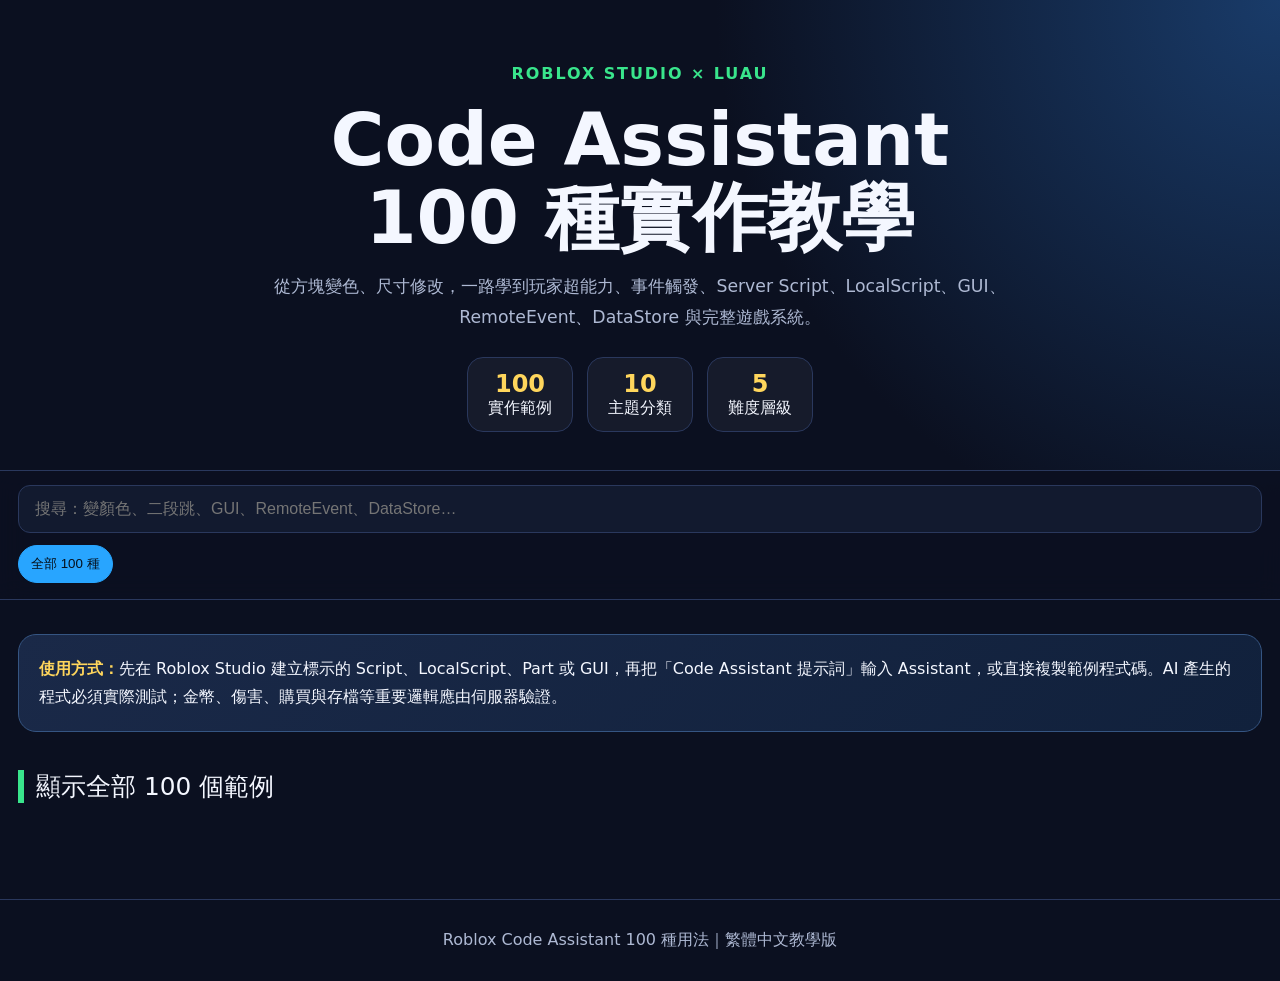
==== code-assistant.html @ 2214be2f "新增 Code Assistant 100 種教學頁面" ====
<!doctype html><html lang="zh-Hant"><head><meta charset="utf-8"><meta name="viewport" content="width=device-width,initial-scale=1"><meta name="description" content="Roblox Code Assistant 從入門到進階的 100 種 Luau 教學範例"><title>Roblox Code Assistant｜100 種實作教學</title><style>
:root{--panel:#121a2f;--panel2:#17213a;--text:#f4f7ff;--muted:#aeb9d3;--blue:#28a5ff;--green:#39e58c;--yellow:#ffd65c;--border:#2a385d;--code:#080c17}*{box-sizing:border-box}html{scroll-behavior:smooth}body{margin:0;background:radial-gradient(circle at top right,#193b69 0,#0b1020 35%);color:var(--text);font-family:system-ui,-apple-system,"Noto Sans TC","Microsoft JhengHei",sans-serif}header{padding:64px 20px 38px;text-align:center;border-bottom:1px solid var(--border)}.eyebrow{color:var(--green);font-weight:800;letter-spacing:.12em}h1{font-size:clamp(2rem,6vw,4.6rem);margin:.25em 0 .2em;line-height:1.05}.lead{max-width:850px;margin:auto;color:var(--muted);font-size:1.08rem;line-height:1.8}.stats{display:flex;justify-content:center;gap:14px;flex-wrap:wrap;margin-top:24px}.stat{background:#ffffff0c;border:1px solid var(--border);border-radius:16px;padding:12px 20px}.stat b{font-size:1.5rem;color:var(--yellow);display:block}.toolbar{position:sticky;top:0;z-index:10;background:#0b1020e8;backdrop-filter:blur(12px);padding:14px 18px;border-bottom:1px solid var(--border)}.toolbar-inner{max-width:1320px;margin:auto}input{width:100%;padding:14px 16px;border-radius:12px;border:1px solid var(--border);background:var(--panel);color:white;font-size:1rem}.chips{display:flex;gap:8px;overflow-x:auto;padding:12px 0 2px}.chip{white-space:nowrap;border:1px solid var(--border);background:var(--panel);color:var(--text);padding:9px 12px;border-radius:999px;cursor:pointer}.chip.active,.chip:hover{background:var(--blue);border-color:var(--blue);color:#06101b}main{max-width:1320px;margin:auto;padding:34px 18px 80px}.notice{background:linear-gradient(135deg,#1a2948,#11213c);border:1px solid #355582;border-radius:18px;padding:20px;line-height:1.75;margin-bottom:28px}.notice strong{color:var(--yellow)}.section-title{font-size:1.55rem;margin:38px 0 16px;border-left:6px solid var(--green);padding-left:12px}.grid{display:grid;grid-template-columns:repeat(auto-fit,minmax(315px,1fr));gap:16px}.card{background:linear-gradient(160deg,var(--panel2),var(--panel));border:1px solid var(--border);border-radius:18px;padding:18px;min-width:0;box-shadow:0 10px 30px #0003}.card:hover{transform:translateY(-2px);border-color:#4671aa;transition:.2s}.card-head{display:flex;gap:8px;align-items:center}.num{font-weight:900;color:var(--green)}.level,.type{font-size:.78rem;border-radius:999px;padding:4px 8px;background:#ffffff12;color:var(--muted)}h3{font-size:1.25rem;margin:12px 0 8px}.desc{color:var(--muted);line-height:1.55;min-height:48px}.meta{font-size:.9rem;color:#cbd6ee;margin:10px 0}details{margin:12px 0}summary{cursor:pointer;color:var(--yellow);font-weight:700}.prompt{margin-top:9px;padding:11px;border-left:3px solid var(--yellow);background:#ffffff08;color:#dfe7f8;line-height:1.6}.code-wrap{position:relative}pre{overflow:auto;background:var(--code);border:1px solid #24314e;border-radius:12px;padding:46px 14px 14px;margin:0;font-size:.82rem;line-height:1.55;min-height:130px}code{font-family:Consolas,monospace}.copy{position:absolute;right:9px;top:9px;border:0;border-radius:8px;background:var(--blue);color:#06101b;font-weight:800;padding:7px 10px;cursor:pointer}.hidden{display:none!important}footer{text-align:center;color:var(--muted);padding:30px;border-top:1px solid var(--border)}@media(max-width:600px){header{padding-top:42px}.grid{grid-template-columns:1fr}}
</style></head><body><header><div class="eyebrow">ROBLOX STUDIO × LUAU</div><h1>Code Assistant<br>100 種實作教學</h1><p class="lead">從方塊變色、尺寸修改，一路學到玩家超能力、事件觸發、Server Script、LocalScript、GUI、RemoteEvent、DataStore 與完整遊戲系統。</p><div class="stats"><div class="stat"><b>100</b>實作範例</div><div class="stat"><b>10</b>主題分類</div><div class="stat"><b>5</b>難度層級</div></div></header><div class="toolbar"><div class="toolbar-inner"><input id="search" type="search" placeholder="搜尋：變顏色、二段跳、GUI、RemoteEvent、DataStore…"><div class="chips" id="chips"><button class="chip active" data-filter="all">全部 100 種</button></div></div></div><main><div class="notice"><strong>使用方式：</strong>先在 Roblox Studio 建立標示的 Script、LocalScript、Part 或 GUI，再把「Code Assistant 提示詞」輸入 Assistant，或直接複製範例程式碼。AI 產生的程式必須實際測試；金幣、傷害、購買與存檔等重要邏輯應由伺服器驗證。</div><div id="resultCount" class="section-title">顯示全部 100 個範例</div><div class="grid" id="grid"></div></main><footer>Roblox Code Assistant 100 種用法｜繁體中文教學版</footer>
<script src="code-assistant-data/cat1.js"></script><script src="code-assistant-data/cat2.js"></script><script src="code-assistant-data/cat3.js"></script><script src="code-assistant-data/cat4.js"></script><script src="code-assistant-data/cat5.js"></script><script src="code-assistant-data/cat6.js"></script><script src="code-assistant-data/cat7.js"></script><script src="code-assistant-data/cat8.js"></script><script src="code-assistant-data/cat9.js"></script><script src="code-assistant-data/cat10.js"></script>
<script>
const esc=s=>String(s).replace(/[&<>"']/g,m=>({"&":"&amp;","<":"&lt;",">":"&gt;",'"':"&quot;","'":"&#39;"}[m]));const grid=document.querySelector("#grid"),chips=document.querySelector("#chips"),search=document.querySelector("#search"),count=document.querySelector("#resultCount");let active="all";for(const [cat,rows] of RBX_DATA){const b=document.createElement("button");b.className="chip";b.dataset.filter=cat;b.textContent=cat.replace(/^\d+\s/,"");chips.appendChild(b);for(const r of rows){const [n,title,level,type,place,prompt,code,desc]=r;grid.insertAdjacentHTML("beforeend",`<article class="card" data-cat="${esc(cat)}" data-search="${esc((title+" "+desc+" "+prompt+" "+type+" "+place).toLowerCase())}"><div class="card-head"><span class="num">#${String(n).padStart(3,"0")}</span><span class="level">${esc(level)}</span><span class="type">${esc(type)}</span></div><h3>${esc(title)}</h3><p class="desc">${esc(desc)}</p><div class="meta"><b>放置位置：</b>${esc(place)}</div><details><summary>Code Assistant 提示詞</summary><div class="prompt">${esc(prompt)}</div></details><div class="code-wrap"><button class="copy">複製程式碼</button><pre><code>${esc(code)}</code></pre></div></article>`)}}
const cards=[...document.querySelectorAll(".card")];function filter(){const q=search.value.trim().toLowerCase();let shown=0;for(const c of cards){const ok=(active==="all"||c.dataset.cat===active)&&(!q||c.dataset.search.includes(q)||c.innerText.toLowerCase().includes(q));c.classList.toggle("hidden",!ok);if(ok)shown++}count.textContent=`目前顯示 ${shown} 個範例`}chips.addEventListener("click",e=>{if(!e.target.matches(".chip"))return;document.querySelectorAll(".chip").forEach(x=>x.classList.remove("active"));e.target.classList.add("active");active=e.target.dataset.filter;filter()});search.addEventListener("input",filter);grid.addEventListener("click",async e=>{if(!e.target.matches(".copy"))return;await navigator.clipboard.writeText(e.target.parentElement.querySelector("code").innerText);e.target.textContent="已複製";setTimeout(()=>e.target.textContent="複製程式碼",1200)});
</script></body></html>
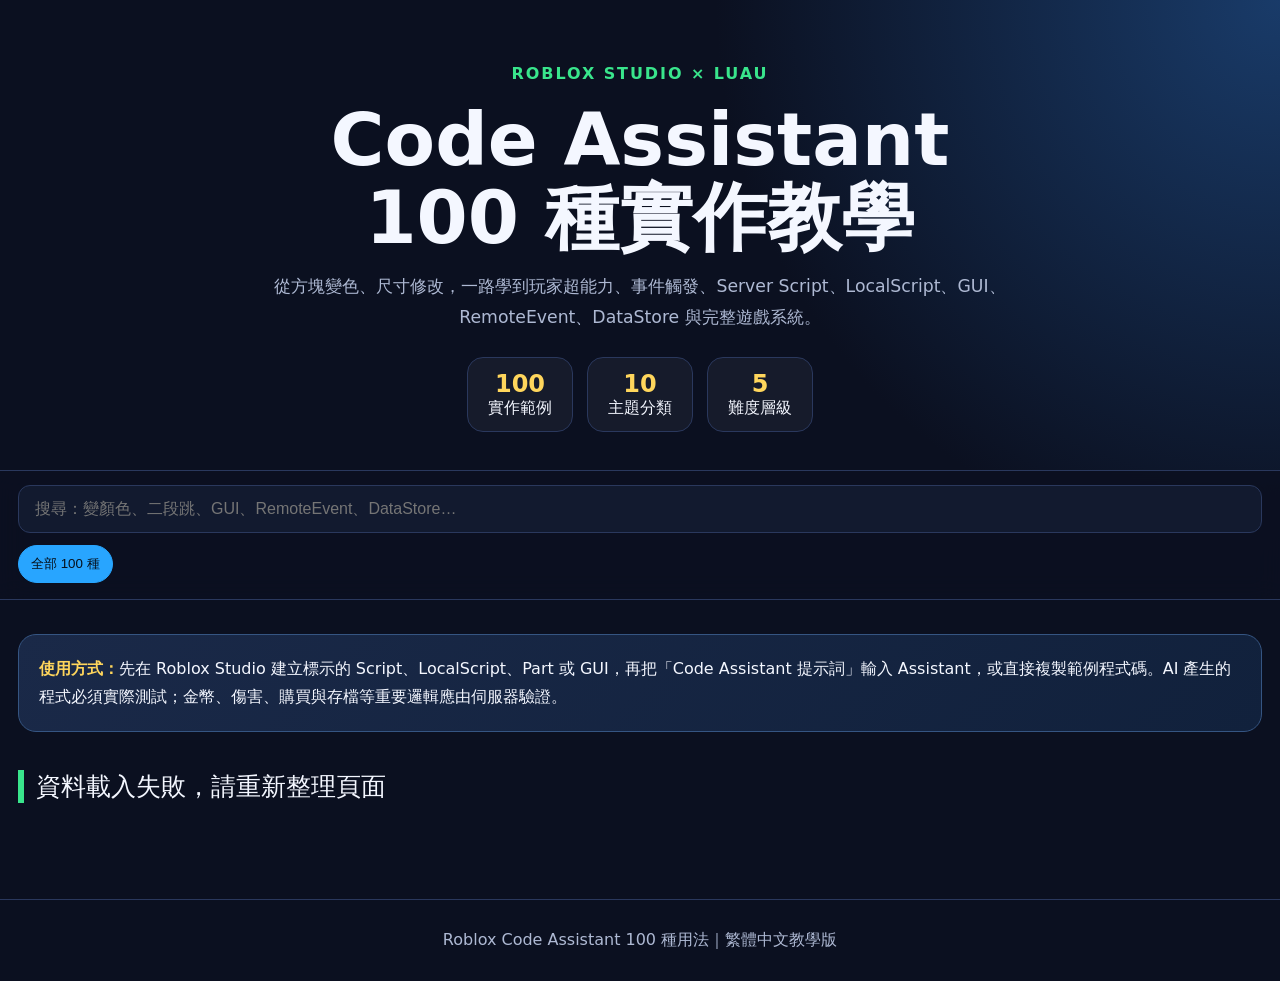
==== commit edc1e4c4: "連接 Code Assistant 100 種範例資料" ====
--- a/code-assistant.html
+++ b/code-assistant.html
@@ -1,8 +1,16 @@
 <!doctype html><html lang="zh-Hant"><head><meta charset="utf-8"><meta name="viewport" content="width=device-width,initial-scale=1"><meta name="description" content="Roblox Code Assistant 從入門到進階的 100 種 Luau 教學範例"><title>Roblox Code Assistant｜100 種實作教學</title><style>
 :root{--panel:#121a2f;--panel2:#17213a;--text:#f4f7ff;--muted:#aeb9d3;--blue:#28a5ff;--green:#39e58c;--yellow:#ffd65c;--border:#2a385d;--code:#080c17}*{box-sizing:border-box}html{scroll-behavior:smooth}body{margin:0;background:radial-gradient(circle at top right,#193b69 0,#0b1020 35%);color:var(--text);font-family:system-ui,-apple-system,"Noto Sans TC","Microsoft JhengHei",sans-serif}header{padding:64px 20px 38px;text-align:center;border-bottom:1px solid var(--border)}.eyebrow{color:var(--green);font-weight:800;letter-spacing:.12em}h1{font-size:clamp(2rem,6vw,4.6rem);margin:.25em 0 .2em;line-height:1.05}.lead{max-width:850px;margin:auto;color:var(--muted);font-size:1.08rem;line-height:1.8}.stats{display:flex;justify-content:center;gap:14px;flex-wrap:wrap;margin-top:24px}.stat{background:#ffffff0c;border:1px solid var(--border);border-radius:16px;padding:12px 20px}.stat b{font-size:1.5rem;color:var(--yellow);display:block}.toolbar{position:sticky;top:0;z-index:10;background:#0b1020e8;backdrop-filter:blur(12px);padding:14px 18px;border-bottom:1px solid var(--border)}.toolbar-inner{max-width:1320px;margin:auto}input{width:100%;padding:14px 16px;border-radius:12px;border:1px solid var(--border);background:var(--panel);color:white;font-size:1rem}.chips{display:flex;gap:8px;overflow-x:auto;padding:12px 0 2px}.chip{white-space:nowrap;border:1px solid var(--border);background:var(--panel);color:var(--text);padding:9px 12px;border-radius:999px;cursor:pointer}.chip.active,.chip:hover{background:var(--blue);border-color:var(--blue);color:#06101b}main{max-width:1320px;margin:auto;padding:34px 18px 80px}.notice{background:linear-gradient(135deg,#1a2948,#11213c);border:1px solid #355582;border-radius:18px;padding:20px;line-height:1.75;margin-bottom:28px}.notice strong{color:var(--yellow)}.section-title{font-size:1.55rem;margin:38px 0 16px;border-left:6px solid var(--green);padding-left:12px}.grid{display:grid;grid-template-columns:repeat(auto-fit,minmax(315px,1fr));gap:16px}.card{background:linear-gradient(160deg,var(--panel2),var(--panel));border:1px solid var(--border);border-radius:18px;padding:18px;min-width:0;box-shadow:0 10px 30px #0003}.card:hover{transform:translateY(-2px);border-color:#4671aa;transition:.2s}.card-head{display:flex;gap:8px;align-items:center}.num{font-weight:900;color:var(--green)}.level,.type{font-size:.78rem;border-radius:999px;padding:4px 8px;background:#ffffff12;color:var(--muted)}h3{font-size:1.25rem;margin:12px 0 8px}.desc{color:var(--muted);line-height:1.55;min-height:48px}.meta{font-size:.9rem;color:#cbd6ee;margin:10px 0}details{margin:12px 0}summary{cursor:pointer;color:var(--yellow);font-weight:700}.prompt{margin-top:9px;padding:11px;border-left:3px solid var(--yellow);background:#ffffff08;color:#dfe7f8;line-height:1.6}.code-wrap{position:relative}pre{overflow:auto;background:var(--code);border:1px solid #24314e;border-radius:12px;padding:46px 14px 14px;margin:0;font-size:.82rem;line-height:1.55;min-height:130px}code{font-family:Consolas,monospace}.copy{position:absolute;right:9px;top:9px;border:0;border-radius:8px;background:var(--blue);color:#06101b;font-weight:800;padding:7px 10px;cursor:pointer}.hidden{display:none!important}footer{text-align:center;color:var(--muted);padding:30px;border-top:1px solid var(--border)}@media(max-width:600px){header{padding-top:42px}.grid{grid-template-columns:1fr}}
 </style></head><body><header><div class="eyebrow">ROBLOX STUDIO × LUAU</div><h1>Code Assistant<br>100 種實作教學</h1><p class="lead">從方塊變色、尺寸修改，一路學到玩家超能力、事件觸發、Server Script、LocalScript、GUI、RemoteEvent、DataStore 與完整遊戲系統。</p><div class="stats"><div class="stat"><b>100</b>實作範例</div><div class="stat"><b>10</b>主題分類</div><div class="stat"><b>5</b>難度層級</div></div></header><div class="toolbar"><div class="toolbar-inner"><input id="search" type="search" placeholder="搜尋：變顏色、二段跳、GUI、RemoteEvent、DataStore…"><div class="chips" id="chips"><button class="chip active" data-filter="all">全部 100 種</button></div></div></div><main><div class="notice"><strong>使用方式：</strong>先在 Roblox Studio 建立標示的 Script、LocalScript、Part 或 GUI，再把「Code Assistant 提示詞」輸入 Assistant，或直接複製範例程式碼。AI 產生的程式必須實際測試；金幣、傷害、購買與存檔等重要邏輯應由伺服器驗證。</div><div id="resultCount" class="section-title">顯示全部 100 個範例</div><div class="grid" id="grid"></div></main><footer>Roblox Code Assistant 100 種用法｜繁體中文教學版</footer>
-<script src="code-assistant-data/cat1.js"></script><script src="code-assistant-data/cat2.js"></script><script src="code-assistant-data/cat3.js"></script><script src="code-assistant-data/cat4.js"></script><script src="code-assistant-data/cat5.js"></script><script src="code-assistant-data/cat6.js"></script><script src="code-assistant-data/cat7.js"></script><script src="code-assistant-data/cat8.js"></script><script src="code-assistant-data/cat9.js"></script><script src="code-assistant-data/cat10.js"></script>
 <script>
-const esc=s=>String(s).replace(/[&<>"']/g,m=>({"&":"&amp;","<":"&lt;",">":"&gt;",'"':"&quot;","'":"&#39;"}[m]));const grid=document.querySelector("#grid"),chips=document.querySelector("#chips"),search=document.querySelector("#search"),count=document.querySelector("#resultCount");let active="all";for(const [cat,rows] of RBX_DATA){const b=document.createElement("button");b.className="chip";b.dataset.filter=cat;b.textContent=cat.replace(/^\d+\s/,"");chips.appendChild(b);for(const r of rows){const [n,title,level,type,place,prompt,code,desc]=r;grid.insertAdjacentHTML("beforeend",`<article class="card" data-cat="${esc(cat)}" data-search="${esc((title+" "+desc+" "+prompt+" "+type+" "+place).toLowerCase())}"><div class="card-head"><span class="num">#${String(n).padStart(3,"0")}</span><span class="level">${esc(level)}</span><span class="type">${esc(type)}</span></div><h3>${esc(title)}</h3><p class="desc">${esc(desc)}</p><div class="meta"><b>放置位置：</b>${esc(place)}</div><details><summary>Code Assistant 提示詞</summary><div class="prompt">${esc(prompt)}</div></details><div class="code-wrap"><button class="copy">複製程式碼</button><pre><code>${esc(code)}</code></pre></div></article>`)}}
-const cards=[...document.querySelectorAll(".card")];function filter(){const q=search.value.trim().toLowerCase();let shown=0;for(const c of cards){const ok=(active==="all"||c.dataset.cat===active)&&(!q||c.dataset.search.includes(q)||c.innerText.toLowerCase().includes(q));c.classList.toggle("hidden",!ok);if(ok)shown++}count.textContent=`目前顯示 ${shown} 個範例`}chips.addEventListener("click",e=>{if(!e.target.matches(".chip"))return;document.querySelectorAll(".chip").forEach(x=>x.classList.remove("active"));e.target.classList.add("active");active=e.target.dataset.filter;filter()});search.addEventListener("input",filter);grid.addEventListener("click",async e=>{if(!e.target.matches(".copy"))return;await navigator.clipboard.writeText(e.target.parentElement.querySelector("code").innerText);e.target.textContent="已複製";setTimeout(()=>e.target.textContent="複製程式碼",1200)});
+(async()=>{
+const b64=await fetch("code-assistant-data/data.gz.txt").then(r=>r.text());
+const bytes=Uint8Array.from(atob(b64.trim()),c=>c.charCodeAt(0));
+const stream=new Blob([bytes]).stream().pipeThrough(new DecompressionStream("gzip"));
+const RBX_DATA=JSON.parse(await new Response(stream).text());
+const esc=s=>String(s).replace(/[&<>"']/g,m=>({"&":"&amp;","<":"&lt;",">":"&gt;",'"':"&quot;","'":"&#39;"}[m]));
+const grid=document.querySelector("#grid"),chips=document.querySelector("#chips"),search=document.querySelector("#search"),count=document.querySelector("#resultCount");let active="all";
+for(const [cat,rows] of RBX_DATA){const b=document.createElement("button");b.className="chip";b.dataset.filter=cat;b.textContent=cat.replace(/^\d+\s/,"");chips.appendChild(b);for(const r of rows){const [n,title,level,type,place,prompt,code,desc]=r;grid.insertAdjacentHTML("beforeend",`<article class="card" data-cat="${esc(cat)}" data-search="${esc((title+" "+desc+" "+prompt+" "+type+" "+place).toLowerCase())}"><div class="card-head"><span class="num">#${String(n).padStart(3,"0")}</span><span class="level">${esc(level)}</span><span class="type">${esc(type)}</span></div><h3>${esc(title)}</h3><p class="desc">${esc(desc)}</p><div class="meta"><b>放置位置：</b>${esc(place)}</div><details><summary>Code Assistant 提示詞</summary><div class="prompt">${esc(prompt)}</div></details><div class="code-wrap"><button class="copy">複製程式碼</button><pre><code>${esc(code)}</code></pre></div></article>`)}}
+const cards=[...document.querySelectorAll(".card")];function filter(){const q=search.value.trim().toLowerCase();let shown=0;for(const c of cards){const ok=(active==="all"||c.dataset.cat===active)&&(!q||c.dataset.search.includes(q)||c.innerText.toLowerCase().includes(q));c.classList.toggle("hidden",!ok);if(ok)shown++}count.textContent=`目前顯示 ${shown} 個範例`}
+chips.addEventListener("click",e=>{if(!e.target.matches(".chip"))return;document.querySelectorAll(".chip").forEach(x=>x.classList.remove("active"));e.target.classList.add("active");active=e.target.dataset.filter;filter()});search.addEventListener("input",filter);grid.addEventListener("click",async e=>{if(!e.target.matches(".copy"))return;await navigator.clipboard.writeText(e.target.parentElement.querySelector("code").innerText);e.target.textContent="已複製";setTimeout(()=>e.target.textContent="複製程式碼",1200)});
+})().catch(err=>{document.querySelector("#resultCount").textContent="資料載入失敗，請重新整理頁面";console.error(err)});
 </script></body></html>
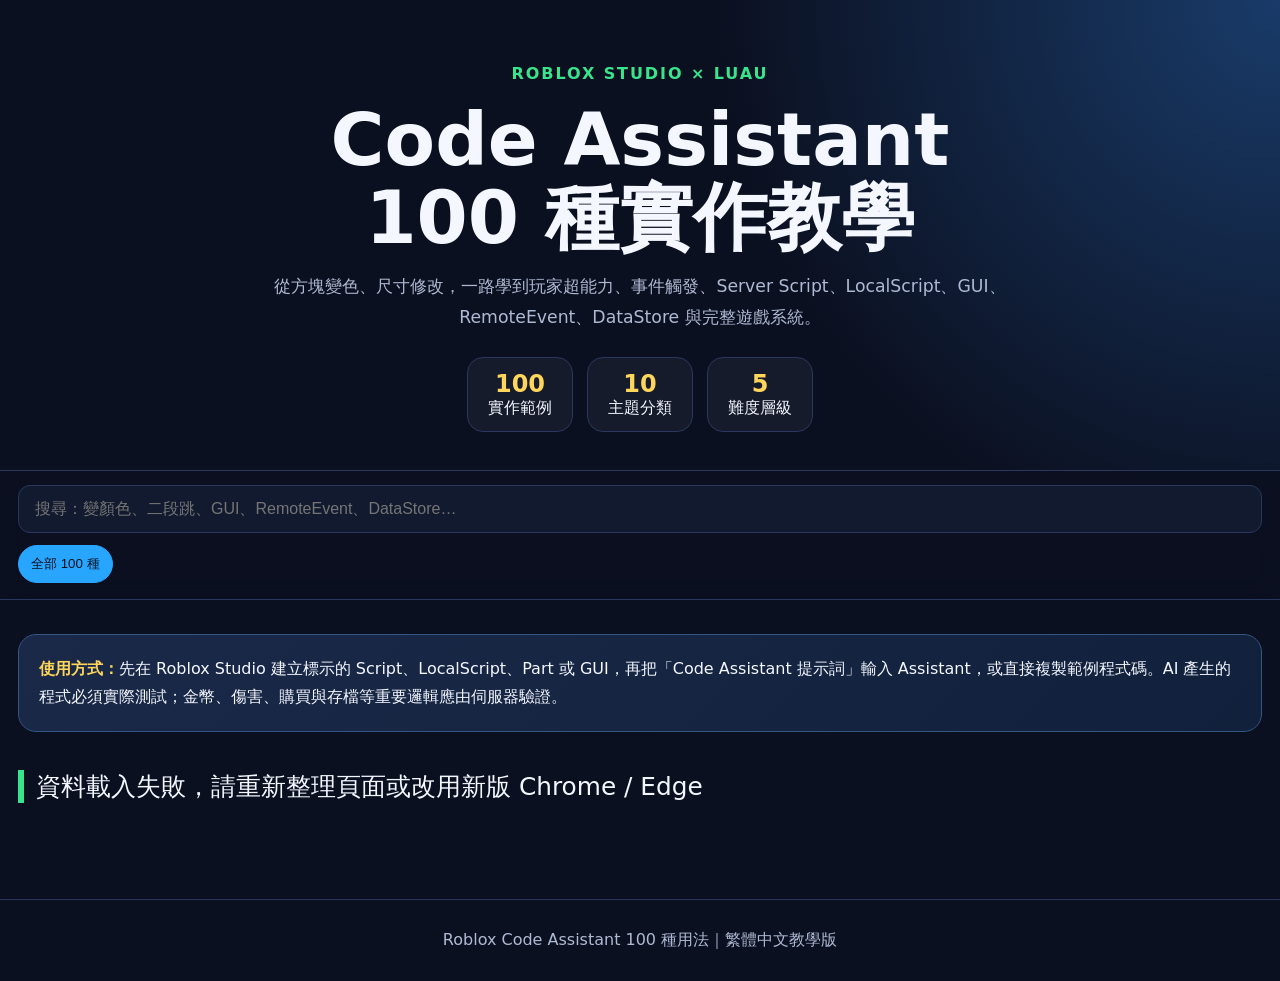
==== commit 4b526518: "修正 Code Assistant 資料載入路徑" ====
--- a/code-assistant.html
+++ b/code-assistant.html
@@ -3,8 +3,10 @@
 </style></head><body><header><div class="eyebrow">ROBLOX STUDIO × LUAU</div><h1>Code Assistant<br>100 種實作教學</h1><p class="lead">從方塊變色、尺寸修改，一路學到玩家超能力、事件觸發、Server Script、LocalScript、GUI、RemoteEvent、DataStore 與完整遊戲系統。</p><div class="stats"><div class="stat"><b>100</b>實作範例</div><div class="stat"><b>10</b>主題分類</div><div class="stat"><b>5</b>難度層級</div></div></header><div class="toolbar"><div class="toolbar-inner"><input id="search" type="search" placeholder="搜尋：變顏色、二段跳、GUI、RemoteEvent、DataStore…"><div class="chips" id="chips"><button class="chip active" data-filter="all">全部 100 種</button></div></div></div><main><div class="notice"><strong>使用方式：</strong>先在 Roblox Studio 建立標示的 Script、LocalScript、Part 或 GUI，再把「Code Assistant 提示詞」輸入 Assistant，或直接複製範例程式碼。AI 產生的程式必須實際測試；金幣、傷害、購買與存檔等重要邏輯應由伺服器驗證。</div><div id="resultCount" class="section-title">顯示全部 100 個範例</div><div class="grid" id="grid"></div></main><footer>Roblox Code Assistant 100 種用法｜繁體中文教學版</footer>
 <script>
 (async()=>{
-const b64=await fetch("code-assistant-data/data.gz.txt").then(r=>r.text());
+const DATA_URL="https://raw.githubusercontent.com/JackChung-Taiwan/roblox_intro/main/code-assistant-data/data.gz.txt";
+const b64=await fetch(DATA_URL,{cache:"no-store"}).then(r=>{if(!r.ok)throw new Error("資料檔讀取失敗："+r.status);return r.text()});
 const bytes=Uint8Array.from(atob(b64.trim()),c=>c.charCodeAt(0));
+if(!("DecompressionStream" in window))throw new Error("目前瀏覽器不支援 gzip 解壓縮，請使用新版 Chrome、Edge 或 Safari");
 const stream=new Blob([bytes]).stream().pipeThrough(new DecompressionStream("gzip"));
 const RBX_DATA=JSON.parse(await new Response(stream).text());
 const esc=s=>String(s).replace(/[&<>"']/g,m=>({"&":"&amp;","<":"&lt;",">":"&gt;",'"':"&quot;","'":"&#39;"}[m]));
@@ -12,5 +14,6 @@
 for(const [cat,rows] of RBX_DATA){const b=document.createElement("button");b.className="chip";b.dataset.filter=cat;b.textContent=cat.replace(/^\d+\s/,"");chips.appendChild(b);for(const r of rows){const [n,title,level,type,place,prompt,code,desc]=r;grid.insertAdjacentHTML("beforeend",`<article class="card" data-cat="${esc(cat)}" data-search="${esc((title+" "+desc+" "+prompt+" "+type+" "+place).toLowerCase())}"><div class="card-head"><span class="num">#${String(n).padStart(3,"0")}</span><span class="level">${esc(level)}</span><span class="type">${esc(type)}</span></div><h3>${esc(title)}</h3><p class="desc">${esc(desc)}</p><div class="meta"><b>放置位置：</b>${esc(place)}</div><details><summary>Code Assistant 提示詞</summary><div class="prompt">${esc(prompt)}</div></details><div class="code-wrap"><button class="copy">複製程式碼</button><pre><code>${esc(code)}</code></pre></div></article>`)}}
 const cards=[...document.querySelectorAll(".card")];function filter(){const q=search.value.trim().toLowerCase();let shown=0;for(const c of cards){const ok=(active==="all"||c.dataset.cat===active)&&(!q||c.dataset.search.includes(q)||c.innerText.toLowerCase().includes(q));c.classList.toggle("hidden",!ok);if(ok)shown++}count.textContent=`目前顯示 ${shown} 個範例`}
 chips.addEventListener("click",e=>{if(!e.target.matches(".chip"))return;document.querySelectorAll(".chip").forEach(x=>x.classList.remove("active"));e.target.classList.add("active");active=e.target.dataset.filter;filter()});search.addEventListener("input",filter);grid.addEventListener("click",async e=>{if(!e.target.matches(".copy"))return;await navigator.clipboard.writeText(e.target.parentElement.querySelector("code").innerText);e.target.textContent="已複製";setTimeout(()=>e.target.textContent="複製程式碼",1200)});
-})().catch(err=>{document.querySelector("#resultCount").textContent="資料載入失敗，請重新整理頁面";console.error(err)});
+filter();
+})().catch(err=>{document.querySelector("#resultCount").textContent="資料載入失敗，請重新整理頁面或改用新版 Chrome / Edge";console.error(err)});
 </script></body></html>
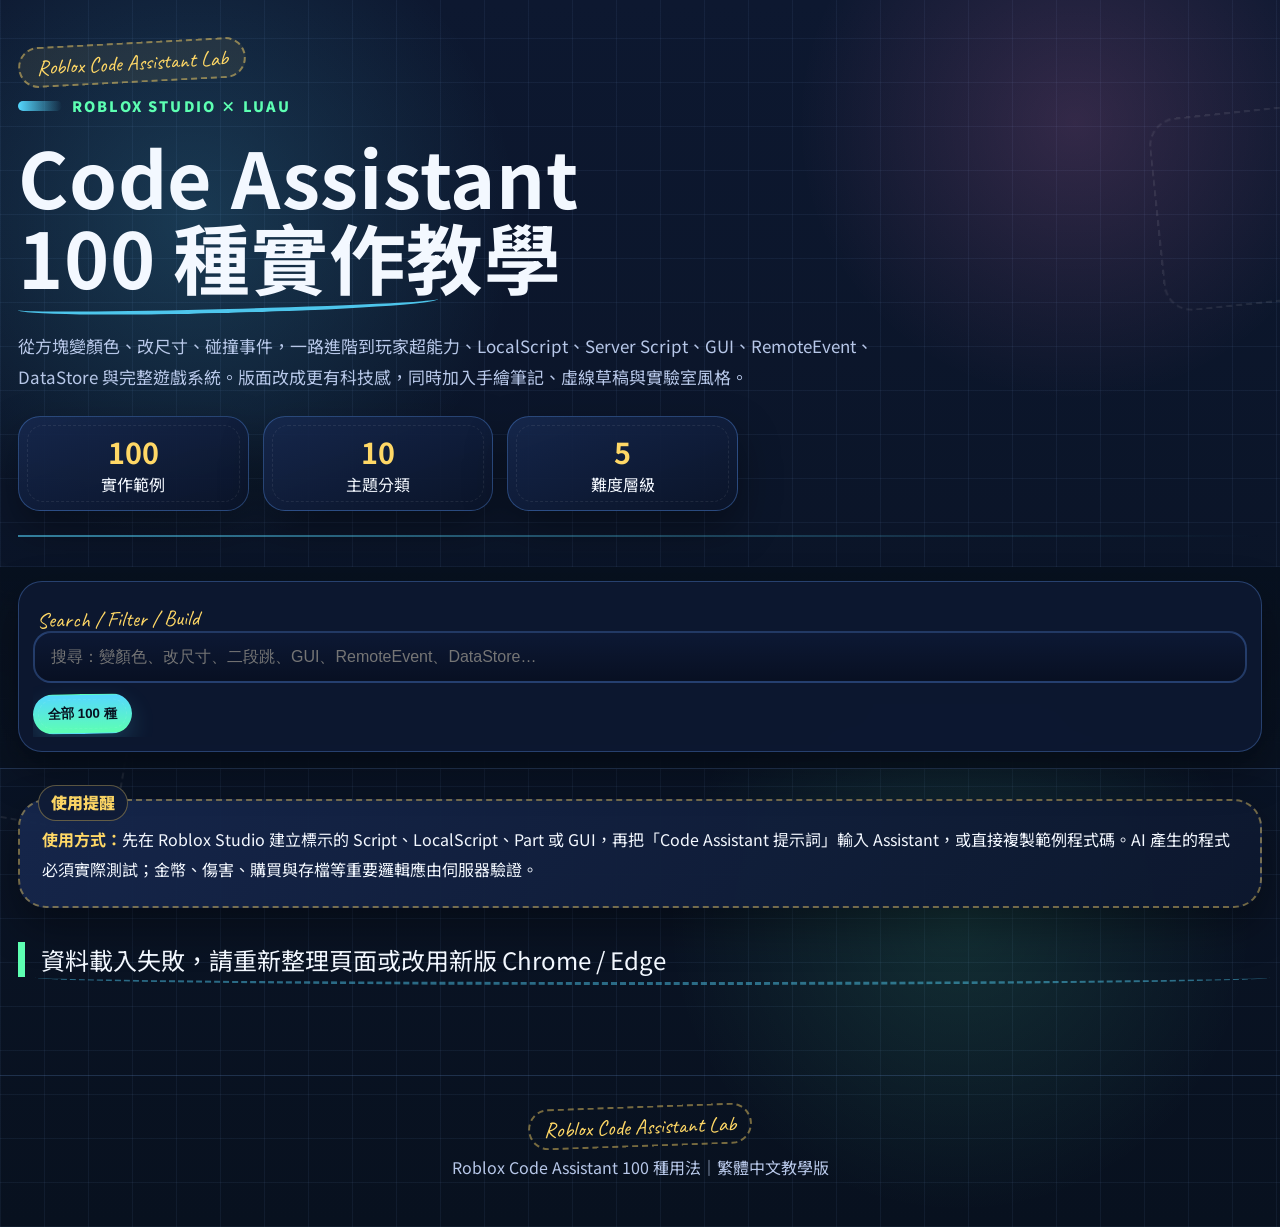
==== commit 4e179d1e: "Update Code Assistant page tech sketch style" ====
--- a/code-assistant.html
+++ b/code-assistant.html
@@ -1,19 +1 @@
-<!doctype html><html lang="zh-Hant"><head><meta charset="utf-8"><meta name="viewport" content="width=device-width,initial-scale=1"><meta name="description" content="Roblox Code Assistant 從入門到進階的 100 種 Luau 教學範例"><title>Roblox Code Assistant｜100 種實作教學</title><style>
-:root{--panel:#121a2f;--panel2:#17213a;--text:#f4f7ff;--muted:#aeb9d3;--blue:#28a5ff;--green:#39e58c;--yellow:#ffd65c;--border:#2a385d;--code:#080c17}*{box-sizing:border-box}html{scroll-behavior:smooth}body{margin:0;background:radial-gradient(circle at top right,#193b69 0,#0b1020 35%);color:var(--text);font-family:system-ui,-apple-system,"Noto Sans TC","Microsoft JhengHei",sans-serif}header{padding:64px 20px 38px;text-align:center;border-bottom:1px solid var(--border)}.eyebrow{color:var(--green);font-weight:800;letter-spacing:.12em}h1{font-size:clamp(2rem,6vw,4.6rem);margin:.25em 0 .2em;line-height:1.05}.lead{max-width:850px;margin:auto;color:var(--muted);font-size:1.08rem;line-height:1.8}.stats{display:flex;justify-content:center;gap:14px;flex-wrap:wrap;margin-top:24px}.stat{background:#ffffff0c;border:1px solid var(--border);border-radius:16px;padding:12px 20px}.stat b{font-size:1.5rem;color:var(--yellow);display:block}.toolbar{position:sticky;top:0;z-index:10;background:#0b1020e8;backdrop-filter:blur(12px);padding:14px 18px;border-bottom:1px solid var(--border)}.toolbar-inner{max-width:1320px;margin:auto}input{width:100%;padding:14px 16px;border-radius:12px;border:1px solid var(--border);background:var(--panel);color:white;font-size:1rem}.chips{display:flex;gap:8px;overflow-x:auto;padding:12px 0 2px}.chip{white-space:nowrap;border:1px solid var(--border);background:var(--panel);color:var(--text);padding:9px 12px;border-radius:999px;cursor:pointer}.chip.active,.chip:hover{background:var(--blue);border-color:var(--blue);color:#06101b}main{max-width:1320px;margin:auto;padding:34px 18px 80px}.notice{background:linear-gradient(135deg,#1a2948,#11213c);border:1px solid #355582;border-radius:18px;padding:20px;line-height:1.75;margin-bottom:28px}.notice strong{color:var(--yellow)}.section-title{font-size:1.55rem;margin:38px 0 16px;border-left:6px solid var(--green);padding-left:12px}.grid{display:grid;grid-template-columns:repeat(auto-fit,minmax(315px,1fr));gap:16px}.card{background:linear-gradient(160deg,var(--panel2),var(--panel));border:1px solid var(--border);border-radius:18px;padding:18px;min-width:0;box-shadow:0 10px 30px #0003}.card:hover{transform:translateY(-2px);border-color:#4671aa;transition:.2s}.card-head{display:flex;gap:8px;align-items:center}.num{font-weight:900;color:var(--green)}.level,.type{font-size:.78rem;border-radius:999px;padding:4px 8px;background:#ffffff12;color:var(--muted)}h3{font-size:1.25rem;margin:12px 0 8px}.desc{color:var(--muted);line-height:1.55;min-height:48px}.meta{font-size:.9rem;color:#cbd6ee;margin:10px 0}details{margin:12px 0}summary{cursor:pointer;color:var(--yellow);font-weight:700}.prompt{margin-top:9px;padding:11px;border-left:3px solid var(--yellow);background:#ffffff08;color:#dfe7f8;line-height:1.6}.code-wrap{position:relative}pre{overflow:auto;background:var(--code);border:1px solid #24314e;border-radius:12px;padding:46px 14px 14px;margin:0;font-size:.82rem;line-height:1.55;min-height:130px}code{font-family:Consolas,monospace}.copy{position:absolute;right:9px;top:9px;border:0;border-radius:8px;background:var(--blue);color:#06101b;font-weight:800;padding:7px 10px;cursor:pointer}.hidden{display:none!important}footer{text-align:center;color:var(--muted);padding:30px;border-top:1px solid var(--border)}@media(max-width:600px){header{padding-top:42px}.grid{grid-template-columns:1fr}}
-</style></head><body><header><div class="eyebrow">ROBLOX STUDIO × LUAU</div><h1>Code Assistant<br>100 種實作教學</h1><p class="lead">從方塊變色、尺寸修改，一路學到玩家超能力、事件觸發、Server Script、LocalScript、GUI、RemoteEvent、DataStore 與完整遊戲系統。</p><div class="stats"><div class="stat"><b>100</b>實作範例</div><div class="stat"><b>10</b>主題分類</div><div class="stat"><b>5</b>難度層級</div></div></header><div class="toolbar"><div class="toolbar-inner"><input id="search" type="search" placeholder="搜尋：變顏色、二段跳、GUI、RemoteEvent、DataStore…"><div class="chips" id="chips"><button class="chip active" data-filter="all">全部 100 種</button></div></div></div><main><div class="notice"><strong>使用方式：</strong>先在 Roblox Studio 建立標示的 Script、LocalScript、Part 或 GUI，再把「Code Assistant 提示詞」輸入 Assistant，或直接複製範例程式碼。AI 產生的程式必須實際測試；金幣、傷害、購買與存檔等重要邏輯應由伺服器驗證。</div><div id="resultCount" class="section-title">顯示全部 100 個範例</div><div class="grid" id="grid"></div></main><footer>Roblox Code Assistant 100 種用法｜繁體中文教學版</footer>
-<script>
-(async()=>{
-const DATA_URL="https://raw.githubusercontent.com/JackChung-Taiwan/roblox_intro/main/code-assistant-data/data.gz.txt";
-const b64=await fetch(DATA_URL,{cache:"no-store"}).then(r=>{if(!r.ok)throw new Error("資料檔讀取失敗："+r.status);return r.text()});
-const bytes=Uint8Array.from(atob(b64.trim()),c=>c.charCodeAt(0));
-if(!("DecompressionStream" in window))throw new Error("目前瀏覽器不支援 gzip 解壓縮，請使用新版 Chrome、Edge 或 Safari");
-const stream=new Blob([bytes]).stream().pipeThrough(new DecompressionStream("gzip"));
-const RBX_DATA=JSON.parse(await new Response(stream).text());
-const esc=s=>String(s).replace(/[&<>"']/g,m=>({"&":"&amp;","<":"&lt;",">":"&gt;",'"':"&quot;","'":"&#39;"}[m]));
-const grid=document.querySelector("#grid"),chips=document.querySelector("#chips"),search=document.querySelector("#search"),count=document.querySelector("#resultCount");let active="all";
-for(const [cat,rows] of RBX_DATA){const b=document.createElement("button");b.className="chip";b.dataset.filter=cat;b.textContent=cat.replace(/^\d+\s/,"");chips.appendChild(b);for(const r of rows){const [n,title,level,type,place,prompt,code,desc]=r;grid.insertAdjacentHTML("beforeend",`<article class="card" data-cat="${esc(cat)}" data-search="${esc((title+" "+desc+" "+prompt+" "+type+" "+place).toLowerCase())}"><div class="card-head"><span class="num">#${String(n).padStart(3,"0")}</span><span class="level">${esc(level)}</span><span class="type">${esc(type)}</span></div><h3>${esc(title)}</h3><p class="desc">${esc(desc)}</p><div class="meta"><b>放置位置：</b>${esc(place)}</div><details><summary>Code Assistant 提示詞</summary><div class="prompt">${esc(prompt)}</div></details><div class="code-wrap"><button class="copy">複製程式碼</button><pre><code>${esc(code)}</code></pre></div></article>`)}}
-const cards=[...document.querySelectorAll(".card")];function filter(){const q=search.value.trim().toLowerCase();let shown=0;for(const c of cards){const ok=(active==="all"||c.dataset.cat===active)&&(!q||c.dataset.search.includes(q)||c.innerText.toLowerCase().includes(q));c.classList.toggle("hidden",!ok);if(ok)shown++}count.textContent=`目前顯示 ${shown} 個範例`}
-chips.addEventListener("click",e=>{if(!e.target.matches(".chip"))return;document.querySelectorAll(".chip").forEach(x=>x.classList.remove("active"));e.target.classList.add("active");active=e.target.dataset.filter;filter()});search.addEventListener("input",filter);grid.addEventListener("click",async e=>{if(!e.target.matches(".copy"))return;await navigator.clipboard.writeText(e.target.parentElement.querySelector("code").innerText);e.target.textContent="已複製";setTimeout(()=>e.target.textContent="複製程式碼",1200)});
-filter();
-})().catch(err=>{document.querySelector("#resultCount").textContent="資料載入失敗，請重新整理頁面或改用新版 Chrome / Edge";console.error(err)});
-</script></body></html>+<!doctype html><html lang="zh-Hant"><head><meta charset="utf-8"><meta name="viewport" content="width=device-width,initial-scale=1"><meta name="description" content="Roblox Code Assistant 從入門到進階的 100 種 Luau 教學範例"><title>Roblox Code Assistant｜100 種實作教學</title><link rel="preconnect" href="https://fonts.googleapis.com"><link rel="preconnect" href="https://fonts.gstatic.com" crossorigin><link href="https://fonts.googleapis.com/css2?family=Caveat:wght@500;700&family=Noto+Sans+TC:wght@400;500;700;900&display=swap" rel="stylesheet"><style>:root{--bg:#08111f;--bg2:#0d1830;--panel:#111d37;--panel2:#17284d;--text:#f3f8ff;--muted:#b7c7e8;--blue:#55d8ff;--green:#5dffb2;--yellow:#ffd866;--pink:#ff85cf;--border:#3a5f9c;--code:#060b16;--shadow:0 18px 42px rgba(0,0,0,.36)}*{box-sizing:border-box}html{scroll-behavior:smooth}body{margin:0;color:var(--text);font-family:"Noto Sans TC","Microsoft JhengHei",system-ui,sans-serif;background:radial-gradient(circle at 15% 18%,rgba(85,216,255,.18),transparent 22%),radial-gradient(circle at 84% 10%,rgba(255,133,207,.16),transparent 18%),radial-gradient(circle at 75% 75%,rgba(93,255,178,.12),transparent 22%),repeating-linear-gradient(0deg,rgba(120,160,220,.08) 0,rgba(120,160,220,.08) 1px,transparent 1px,transparent 44px),repeating-linear-gradient(90deg,rgba(120,160,220,.08) 0,rgba(120,160,220,.08) 1px,transparent 1px,transparent 44px),linear-gradient(180deg,var(--bg2),var(--bg));min-height:100vh}body:before,body:after{content:"";position:fixed;pointer-events:none;z-index:0;border:2px dashed rgba(255,255,255,.08);border-radius:28px}body:before{width:190px;height:190px;right:-70px;top:110px;transform:rotate(-6deg)}body:after{width:220px;height:220px;left:-90px;bottom:80px;transform:rotate(10deg)}header,.toolbar,main,footer{position:relative;z-index:1}header{max-width:1280px;margin:0 auto;padding:42px 18px 30px;border-bottom:0;text-align:left}header:before{content:"Roblox Code Assistant Lab";display:inline-block;font-family:"Caveat",cursive;font-size:1.35rem;color:var(--yellow);border:2px dashed rgba(255,216,102,.48);border-radius:999px;padding:5px 16px;margin-bottom:12px;transform:rotate(-3deg);background:rgba(255,216,102,.08)}header:after{content:"";display:block;margin-top:24px;height:2px;background:linear-gradient(90deg,var(--blue),transparent);opacity:.55}.eyebrow{display:flex;align-items:center;gap:10px;color:var(--green);font-weight:900;letter-spacing:.15em;font-size:.9rem}.eyebrow:before{content:"";width:44px;height:10px;border-radius:999px;background:linear-gradient(90deg,var(--blue),transparent)}h1{font-size:clamp(2.2rem,6vw,4.8rem);line-height:1.04;margin:.26em 0 .22em;letter-spacing:.01em;text-wrap:balance}h1:after{content:"";display:block;width:min(420px,75vw);height:13px;border-bottom:4px solid rgba(85,216,255,.9);border-radius:50%;transform:rotate(-1.5deg)}.lead{max-width:880px;margin:0;color:var(--muted);font-size:1.06rem;line-height:1.85}.stats{display:grid;grid-template-columns:repeat(3,minmax(120px,1fr));gap:14px;max-width:720px;margin-top:24px}.stat{background:linear-gradient(160deg,rgba(22,40,78,.9),rgba(11,20,41,.95));border:1.8px solid rgba(90,150,240,.36);border-radius:22px;padding:14px 16px;text-align:center;box-shadow:var(--shadow);position:relative}.stat:after{content:"";position:absolute;inset:8px;border:1px dashed rgba(255,255,255,.08);border-radius:16px;pointer-events:none}.stat b{display:block;font-size:1.8rem;color:var(--yellow)}.toolbar{position:sticky;top:0;z-index:20;padding:14px 18px 16px;background:linear-gradient(180deg,rgba(8,17,31,.94),rgba(8,17,31,.75));backdrop-filter:blur(12px);border-bottom:1px solid rgba(91,129,190,.32)}.toolbar-inner{max-width:1280px;margin:auto;background:rgba(14,25,50,.9);border:1.8px solid rgba(86,132,213,.38);border-radius:24px;padding:14px;box-shadow:var(--shadow)}.toolbar-inner:before{content:"Search / Filter / Build";display:block;font-family:"Caveat",cursive;font-size:1.35rem;color:var(--yellow);margin:0 0 8px 4px;transform:rotate(-1deg)}input{width:100%;padding:15px 16px;border-radius:18px;border:2px solid rgba(84,134,224,.35);background:linear-gradient(180deg,rgba(13,25,52,.98),rgba(8,16,34,.98));color:var(--text);font-size:1rem;outline:none}input:focus{border-color:rgba(85,216,255,.75);box-shadow:0 0 0 4px rgba(85,216,255,.12)}.chips{display:flex;gap:10px;overflow-x:auto;padding:12px 0 2px}.chip{flex:0 0 auto;position:relative;white-space:nowrap;border:1.5px solid rgba(101,151,235,.35);background:linear-gradient(180deg,rgba(24,41,78,.9),rgba(14,25,50,.95));color:var(--text);padding:10px 14px;border-radius:999px;cursor:pointer;font-weight:800;transition:.2s ease}.chip:after{content:"";position:absolute;inset:4px;border-radius:999px;border:1px dashed rgba(255,255,255,.08)}.chip.active,.chip:hover{transform:translateY(-1px) rotate(-1deg);background:linear-gradient(180deg,var(--blue),var(--green));border-color:transparent;color:#07111f;box-shadow:0 10px 24px rgba(85,216,255,.18)}main{max-width:1280px;margin:auto;padding:30px 18px 80px}.notice{position:relative;background:linear-gradient(135deg,rgba(22,39,76,.96),rgba(13,24,46,.97));border:2px dashed rgba(255,216,102,.42);border-radius:28px;padding:24px 22px 22px;line-height:1.85;margin-bottom:28px;box-shadow:var(--shadow)}.notice:before{content:"使用提醒";position:absolute;top:-16px;left:18px;padding:2px 12px;background:#101c37;color:var(--yellow);font-weight:900;border-radius:999px;border:1px solid rgba(255,216,102,.35)}.notice strong{color:var(--yellow)}.section-title{font-size:1.5rem;margin:34px 0 18px;padding-left:16px;border-left:7px solid var(--green);position:relative}.section-title:after{content:"";position:absolute;left:10px;right:-8px;bottom:-8px;height:12px;border-bottom:3px dashed rgba(85,216,255,.45);border-radius:50%}.grid{display:grid;grid-template-columns:repeat(auto-fit,minmax(320px,1fr));gap:18px}.card{position:relative;min-width:0;background:linear-gradient(180deg,rgba(18,33,63,.98),rgba(9,17,34,.98));border:1.8px solid rgba(87,132,207,.38);border-radius:26px;padding:18px;box-shadow:var(--shadow);overflow:hidden;transition:.2s ease}.card:before{content:"";position:absolute;inset:10px;border:1px dashed rgba(255,255,255,.08);border-radius:20px;pointer-events:none}.card:nth-child(odd){transform:rotate(-.35deg)}.card:nth-child(even){transform:rotate(.35deg)}.card:hover{transform:translateY(-3px) rotate(0deg);border-color:rgba(85,216,255,.65);box-shadow:0 20px 48px rgba(0,0,0,.45)}.card-head{display:flex;flex-wrap:wrap;gap:8px;align-items:center}.num,.level,.type{display:inline-flex;align-items:center;border-radius:999px;padding:6px 10px;font-size:.78rem;font-weight:900}.num{color:#b8ffdb;background:rgba(93,255,178,.12);border:1px solid rgba(93,255,178,.28)}.level{color:#ffe8a3;background:rgba(255,216,102,.12);border:1px solid rgba(255,216,102,.28)}.type{color:#c5f5ff;background:rgba(85,216,255,.12);border:1px solid rgba(85,216,255,.28)}h3{font-size:1.24rem;line-height:1.35;margin:13px 0 8px}.desc{color:var(--muted);line-height:1.7;min-height:56px}.meta{font-size:.94rem;color:#d7e4ff;margin:14px 0 12px;background:rgba(255,255,255,.04);border:1px solid rgba(255,255,255,.06);border-radius:15px;padding:10px 12px}.meta b{color:var(--yellow)}details{margin:14px 0;border:1px solid rgba(255,216,102,.16);border-radius:18px;background:rgba(255,255,255,.035);overflow:hidden}summary{cursor:pointer;list-style:none;padding:12px 14px;color:var(--yellow);font-weight:900;position:relative}summary::-webkit-details-marker{display:none}summary:after{content:"＋";position:absolute;right:14px;top:10px;font-size:1.2rem}details[open] summary:after{content:"－"}.prompt{padding:0 14px 14px;color:#e4ecff;line-height:1.75}.code-wrap{position:relative}pre{overflow:auto;background:linear-gradient(180deg,rgba(5,9,18,.99),rgba(7,11,20,.99));border:1px solid rgba(84,130,210,.3);border-radius:18px;padding:48px 14px 14px;margin:0;font-size:.82rem;line-height:1.6;min-height:150px}pre:before{content:"Luau Script";position:absolute;left:16px;top:12px;font-family:"Caveat",cursive;color:var(--green);font-size:1.35rem}code{font-family:Consolas,Monaco,monospace}.copy{position:absolute;right:10px;top:10px;z-index:2;border:0;border-radius:12px;background:linear-gradient(180deg,var(--blue),#82ecff);color:#07111f;font-weight:900;padding:8px 12px;cursor:pointer}.copy:hover{transform:translateY(-1px)}.hidden{display:none!important}footer{text-align:center;color:var(--muted);padding:30px 16px 48px;border-top:1px solid rgba(90,129,189,.28)}footer:before{content:"Roblox Code Assistant Lab";display:block;width:max-content;margin:0 auto 8px;font-family:"Caveat",cursive;font-size:1.35rem;color:var(--yellow);border:2px dashed rgba(255,216,102,.45);border-radius:999px;padding:5px 14px;transform:rotate(-2deg)}@media(max-width:720px){header{padding-top:30px}.stats{grid-template-columns:1fr}.grid{grid-template-columns:1fr}.card:nth-child(odd),.card:nth-child(even){transform:none}h1{font-size:clamp(2.1rem,12vw,3.3rem)}}</style></head><body><header><div class="eyebrow">ROBLOX STUDIO × LUAU</div><h1>Code Assistant<br>100 種實作教學</h1><p class="lead">從方塊變顏色、改尺寸、碰撞事件，一路進階到玩家超能力、LocalScript、Server Script、GUI、RemoteEvent、DataStore 與完整遊戲系統。版面改成更有科技感，同時加入手繪筆記、虛線草稿與實驗室風格。</p><div class="stats"><div class="stat"><b>100</b>實作範例</div><div class="stat"><b>10</b>主題分類</div><div class="stat"><b>5</b>難度層級</div></div></header><div class="toolbar"><div class="toolbar-inner"><input id="search" type="search" placeholder="搜尋：變顏色、改尺寸、二段跳、GUI、RemoteEvent、DataStore…"><div class="chips" id="chips"><button class="chip active" data-filter="all">全部 100 種</button></div></div></div><main><div class="notice"><strong>使用方式：</strong>先在 Roblox Studio 建立標示的 Script、LocalScript、Part 或 GUI，再把「Code Assistant 提示詞」輸入 Assistant，或直接複製範例程式碼。AI 產生的程式必須實際測試；金幣、傷害、購買與存檔等重要邏輯應由伺服器驗證。</div><div id="resultCount" class="section-title">顯示全部 100 個範例</div><div class="grid" id="grid"></div></main><footer>Roblox Code Assistant 100 種用法｜繁體中文教學版</footer><script>(async()=>{const DATA_URL="https://raw.githubusercontent.com/JackChung-Taiwan/roblox_intro/main/code-assistant-data/data.gz.txt";const b64=await fetch(DATA_URL,{cache:"no-store"}).then(r=>{if(!r.ok)throw new Error("資料檔讀取失敗："+r.status);return r.text()});const bytes=Uint8Array.from(atob(b64.trim()),c=>c.charCodeAt(0));if (!("DecompressionStream" in window)) throw new Error("目前瀏覽器不支援 gzip 解壓縮，請使用新版 Chrome、Edge 或 Safari");const stream=new Blob([bytes]).stream().pipeThrough(new DecompressionStream("gzip"));const RBX_DATA=JSON.parse(await new Response(stream).text());const esc=s=>String(s).replace(/[&<>"']/g,m=>({"&":"&amp;","<":"&lt;",">":"&gt;",'"':"&quot;","'":"&#39;"}[m]));const grid=document.querySelector("#grid"),chips=document.querySelector("#chips"),search=document.querySelector("#search"),count=document.querySelector("#resultCount");let active="all";for(const [cat,rows] of RBX_DATA){const b=document.createElement("button");b.className="chip";b.dataset.filter=cat;b.textContent=cat.replace(/^\d+\s/,"");chips.appendChild(b);for(const r of rows){const [n,title,level,type,place,prompt,code,desc]=r;grid.insertAdjacentHTML("beforeend",`<article class="card" data-cat="${esc(cat)}" data-search="${esc((title+" "+desc+" "+prompt+" "+type+" "+place).toLowerCase())}"><div class="card-head"><span class="num">#${String(n).padStart(3,"0")}</span><span class="level">${esc(level)}</span><span class="type">${esc(type)}</span></div><h3>${esc(title)}</h3><p class="desc">${esc(desc)}</p><div class="meta"><b>放置位置：</b>${esc(place)}</div><details><summary>Code Assistant 提示詞</summary><div class="prompt">${esc(prompt)}</div></details><div class="code-wrap"><button class="copy">複製程式碼</button><pre><code>${esc(code)}</code></pre></div></article>`)}}const cards=[...document.querySelectorAll(".card")];function filter(){const q=search.value.trim().toLowerCase();let shown=0;for(const c of cards){const ok=(active==="all"||c.dataset.cat===active)&&(!q||c.dataset.search.includes(q)||c.innerText.toLowerCase().includes(q));c.classList.toggle("hidden",!ok);if(ok)shown++}count.textContent=`目前顯示 ${shown} 個範例`}chips.addEventListener("click",e=>{if(!e.target.matches(".chip"))return;document.querySelectorAll(".chip").forEach(x=>x.classList.remove("active"));e.target.classList.add("active");active=e.target.dataset.filter;filter()});search.addEventListener("input",filter);grid.addEventListener("click",async e=>{if(!e.target.matches(".copy"))return;await navigator.clipboard.writeText(e.target.parentElement.querySelector("code").innerText);e.target.textContent="已複製";setTimeout(()=>e.target.textContent="複製程式碼",1200)});filter()})().catch(err=>{document.querySelector("#resultCount").textContent="資料載入失敗，請重新整理頁面或改用新版 Chrome / Edge";console.error(err)});</script></body></html>
